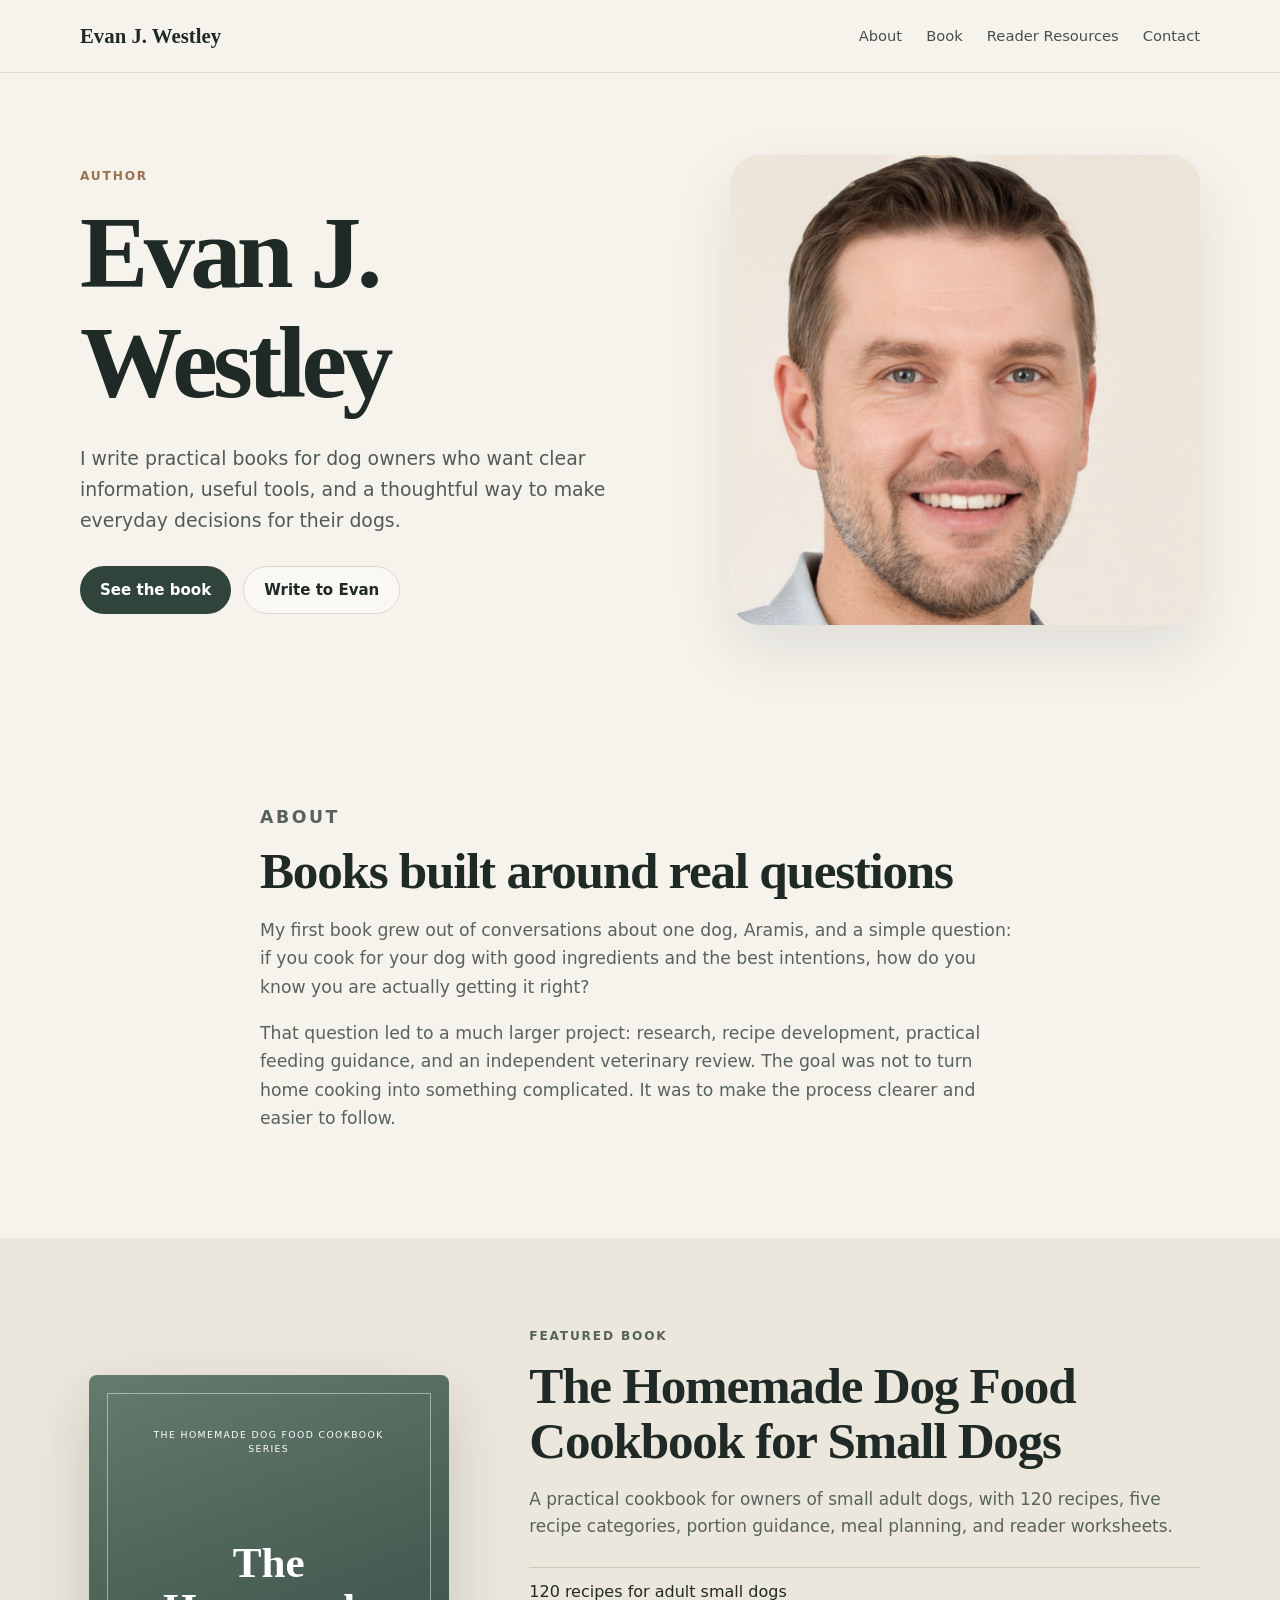
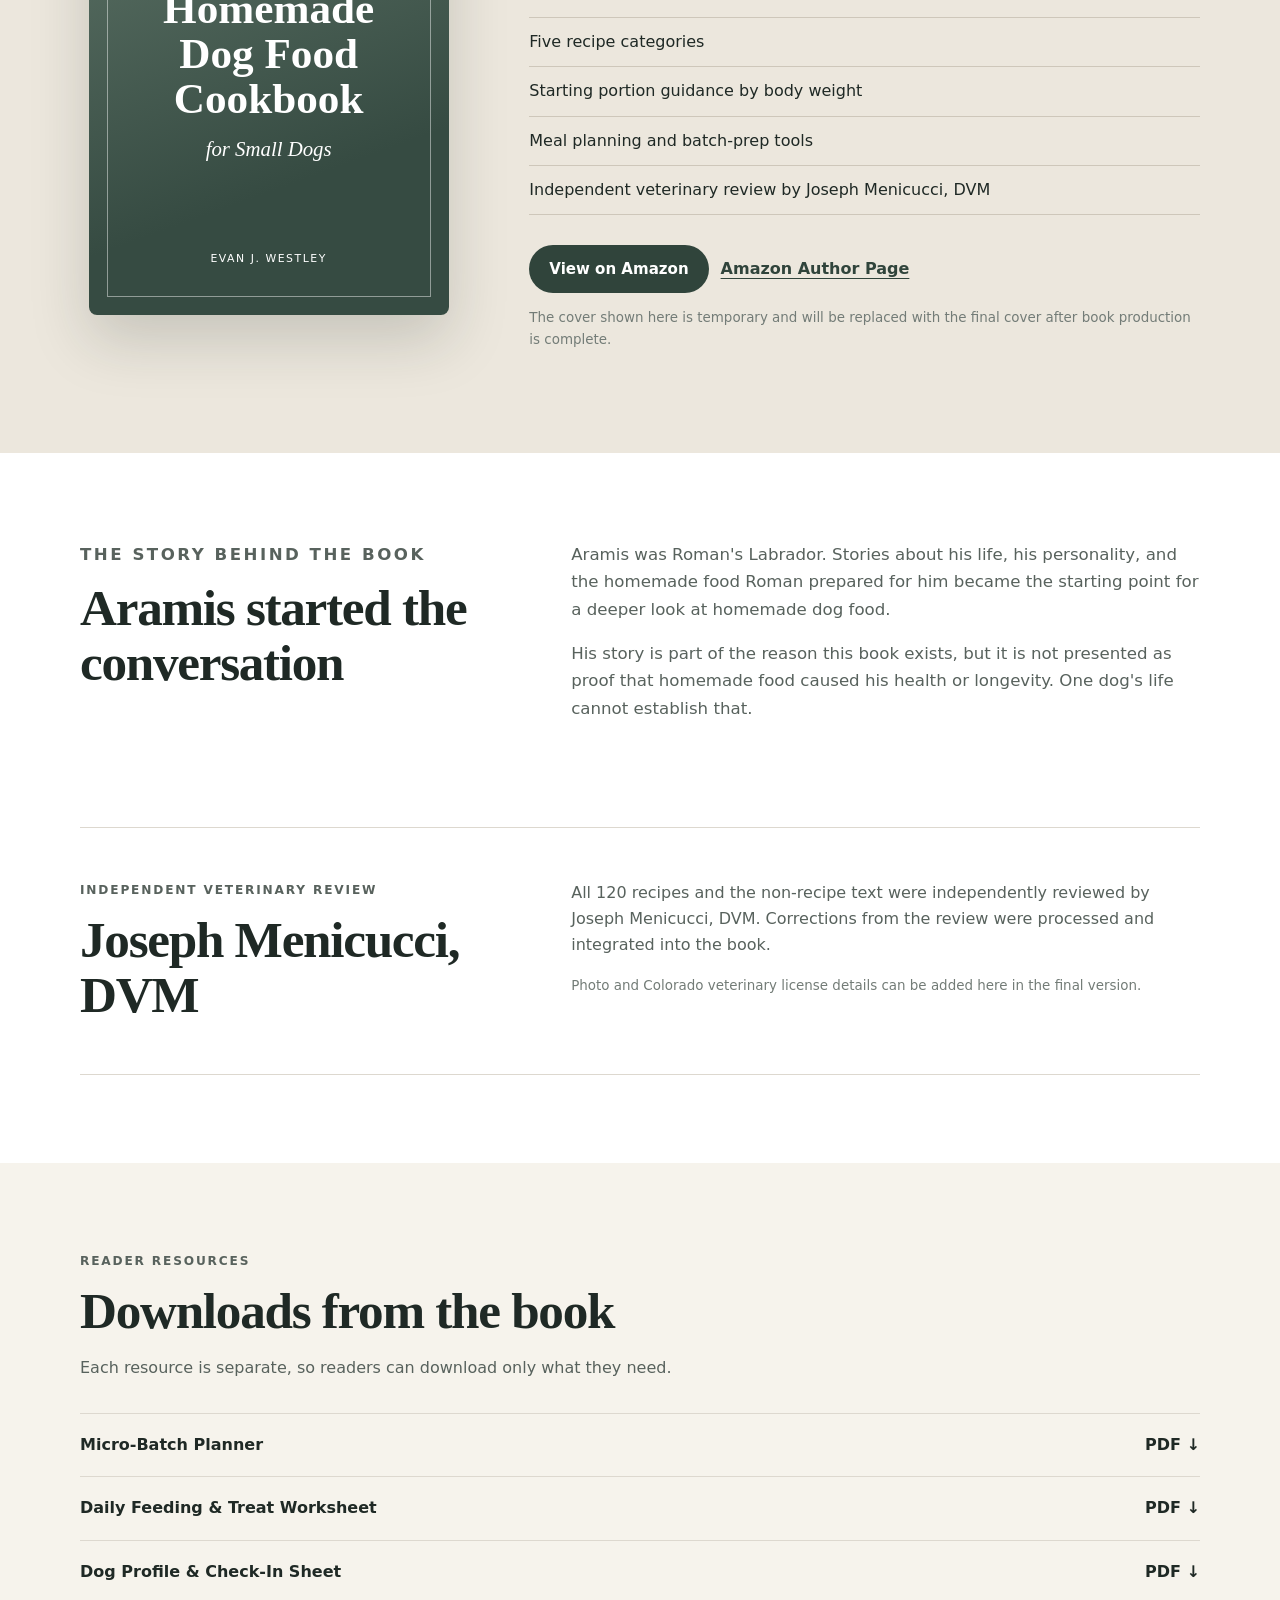
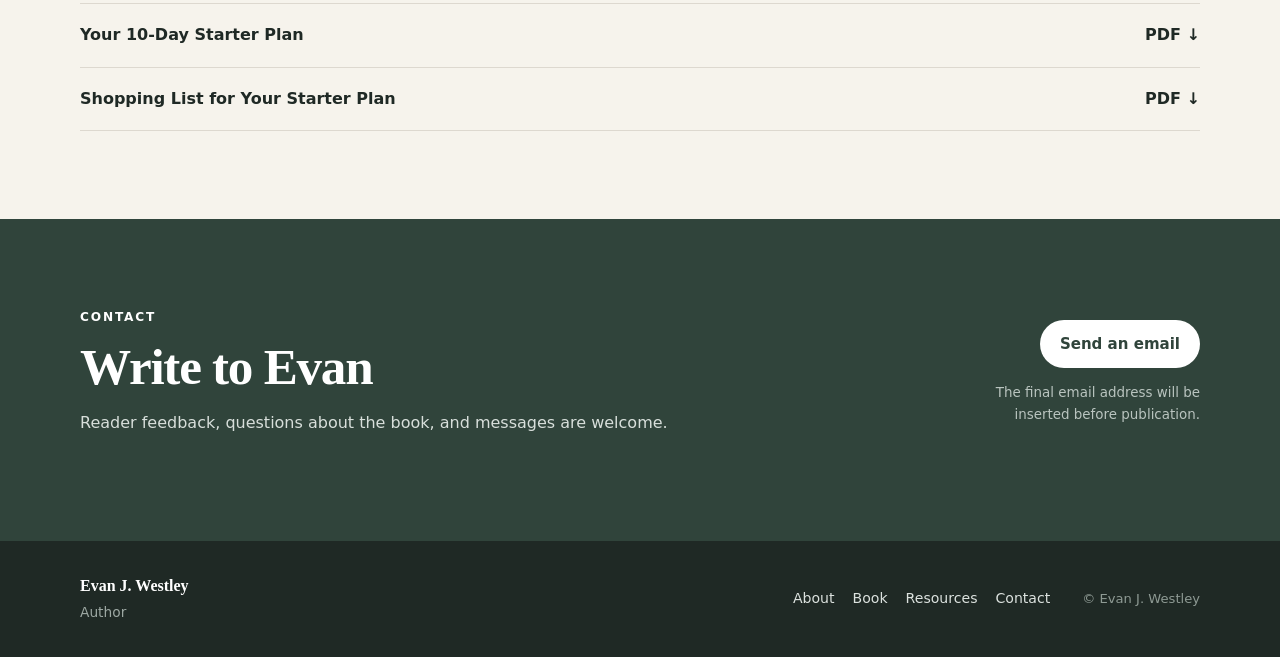
==== index.html @ 9913e811 "Add files via upload" ====
<!doctype html>
<html lang="en">
<head>
  <meta charset="utf-8">
  <meta name="viewport" content="width=device-width, initial-scale=1">
  <title>Evan J. Westley | Author</title>
  <meta name="description" content="Official website of author Evan J. Westley, author of The Homemade Dog Food Cookbook for Small Dogs.">
  <meta name="theme-color" content="#f6f3ec">
  <meta property="og:title" content="Evan J. Westley | Author">
  <meta property="og:description" content="Books, reader resources, and updates from Evan J. Westley.">
  <meta property="og:type" content="website">
  <link rel="stylesheet" href="assets/css/style.css">
</head>
<body>
  <a class="skip-link" href="#main">Skip to content</a>

  <header class="site-header">
    <div class="wrap nav">
      <a class="wordmark" href="#top">Evan J. Westley</a>
      <button class="menu-button" type="button" aria-expanded="false" aria-controls="nav-links">Menu</button>
      <nav id="nav-links" class="nav-links" aria-label="Main navigation">
        <a href="#about">About</a>
        <a href="#book">Book</a>
        <a href="#resources">Reader Resources</a>
        <a href="#contact">Contact</a>
      </nav>
    </div>
  </header>

  <main id="main">
    <section class="hero" id="top">
      <div class="wrap hero-grid">
        <div class="hero-copy">
          <p class="kicker">AUTHOR</p>
          <h1>Evan J. Westley</h1>
          <p class="intro">
            I write practical books for dog owners who want clear information,
            useful tools, and a thoughtful way to make everyday decisions for their dogs.
          </p>
          <div class="hero-actions">
            <a class="button primary" href="#book">See the book</a>
            <a class="button quiet" href="#contact">Write to Evan</a>
          </div>
        </div>

        <figure class="author-photo">
          <img src="assets/images/evan-j-westley.jpg" alt="Portrait of author Evan J. Westley">
        </figure>
      </div>
    </section>

    <section class="section" id="about">
      <div class="wrap narrow">
        <p class="kicker">ABOUT</p>
        <h2>Books built around real questions</h2>
        <p>
          My first book grew out of conversations about one dog, Aramis, and a simple question:
          if you cook for your dog with good ingredients and the best intentions,
          how do you know you are actually getting it right?
        </p>
        <p>
          That question led to a much larger project: research, recipe development,
          practical feeding guidance, and an independent veterinary review.
          The goal was not to turn home cooking into something complicated.
          It was to make the process clearer and easier to follow.
        </p>
      </div>
    </section>

    <section class="section book-section" id="book">
      <div class="wrap book-grid">
        <div class="temporary-cover" aria-label="Temporary book cover placeholder">
          <div class="cover-inner">
            <span class="cover-series">THE HOMEMADE DOG FOOD COOKBOOK SERIES</span>
            <strong>The Homemade Dog Food Cookbook</strong>
            <em>for Small Dogs</em>
            <span class="cover-author">EVAN J. WESTLEY</span>
          </div>
        </div>

        <div class="book-copy">
          <p class="kicker">FEATURED BOOK</p>
          <h2>The Homemade Dog Food Cookbook for Small Dogs</h2>
          <p>
            A practical cookbook for owners of small adult dogs, with 120 recipes,
            five recipe categories, portion guidance, meal planning, and reader worksheets.
          </p>

          <ul class="book-points">
            <li>120 recipes for adult small dogs</li>
            <li>Five recipe categories</li>
            <li>Starting portion guidance by body weight</li>
            <li>Meal planning and batch-prep tools</li>
            <li>Independent veterinary review by Joseph Menicucci, DVM</li>
          </ul>

          <div class="book-actions">
            <a class="button primary" href="#" data-placeholder="amazon-book">View on Amazon</a>
            <a class="text-link" href="#" data-placeholder="amazon-author">Amazon Author Page</a>
          </div>

          <p class="small-note">
            The cover shown here is temporary and will be replaced with the final cover after book production is complete.
          </p>
        </div>
      </div>
    </section>

    <section class="section story-section">
      <div class="wrap split-copy">
        <div>
          <p class="kicker">THE STORY BEHIND THE BOOK</p>
          <h2>Aramis started the conversation</h2>
        </div>
        <div>
          <p>
            Aramis was Roman's Labrador. Stories about his life, his personality,
            and the homemade food Roman prepared for him became the starting point for a deeper look at homemade dog food.
          </p>
          <p>
            His story is part of the reason this book exists, but it is not presented as proof that homemade food caused his health or longevity.
            One dog's life cannot establish that.
          </p>
        </div>
      </div>
    </section>

    <section class="section review-strip">
      <div class="wrap review-box">
        <div>
          <p class="kicker">INDEPENDENT VETERINARY REVIEW</p>
          <h2>Joseph Menicucci, DVM</h2>
        </div>
        <div>
          <p>
            All 120 recipes and the non-recipe text were independently reviewed by Joseph Menicucci, DVM.
            Corrections from the review were processed and integrated into the book.
          </p>
          <p class="small-note">
            Photo and Colorado veterinary license details can be added here in the final version.
          </p>
        </div>
      </div>
    </section>

    <section class="section resources-section" id="resources">
      <div class="wrap">
        <div class="section-heading">
          <p class="kicker">READER RESOURCES</p>
          <h2>Downloads from the book</h2>
          <p>
            Each resource is separate, so readers can download only what they need.
          </p>
        </div>

        <div class="resource-list">
          <a class="resource-item" href="assets/downloads/book-1/micro-batch-planner.pdf"><span>Micro-Batch Planner</span><span>PDF ↓</span></a>
          <a class="resource-item" href="assets/downloads/book-1/daily-feeding-treat-worksheet.pdf"><span>Daily Feeding & Treat Worksheet</span><span>PDF ↓</span></a>
          <a class="resource-item" href="assets/downloads/book-1/dog-profile-check-in-sheet.pdf"><span>Dog Profile & Check-In Sheet</span><span>PDF ↓</span></a>
          <a class="resource-item" href="assets/downloads/book-1/10-day-starter-plan.pdf"><span>Your 10-Day Starter Plan</span><span>PDF ↓</span></a>
          <a class="resource-item" href="assets/downloads/book-1/shopping-list-starter-plan.pdf"><span>Shopping List for Your Starter Plan</span><span>PDF ↓</span></a>
        </div>
      </div>
    </section>

    <section class="section contact-section" id="contact">
      <div class="wrap contact-box">
        <div>
          <p class="kicker">CONTACT</p>
          <h2>Write to Evan</h2>
          <p>Reader feedback, questions about the book, and messages are welcome.</p>
        </div>
        <div class="contact-action">
          <a class="button light" href="#" data-placeholder="email">Send an email</a>
          <p class="small-note">The final email address will be inserted before publication.</p>
        </div>
      </div>
    </section>
  </main>

  <footer class="site-footer">
    <div class="wrap footer-row">
      <div>
        <strong>Evan J. Westley</strong>
        <span>Author</span>
      </div>
      <div class="footer-links">
        <a href="#about">About</a>
        <a href="#book">Book</a>
        <a href="#resources">Resources</a>
        <a href="#contact">Contact</a>
      </div>
      <div class="copyright">© Evan J. Westley</div>
    </div>
  </footer>

  <script src="assets/js/main.js"></script>
</body>
</html>
---- assets/css/style.css ----
:root {
  --paper:#f6f3ec; --white:#fff; --ink:#1f2925; --muted:#66706b;
  --line:#ddd8cf; --sage:#445c51; --sage-dark:#30443b; --accent:#9b7250;
  --max:1120px;
}
*{box-sizing:border-box} html{scroll-behavior:smooth}
body{margin:0;background:var(--paper);color:var(--ink);font-family:Inter,system-ui,-apple-system,BlinkMacSystemFont,"Segoe UI",sans-serif;line-height:1.65}
img{display:block;max-width:100%} a{color:inherit}.wrap{width:min(calc(100% - 36px),var(--max));margin-inline:auto}.narrow{max-width:760px}
.skip-link{position:absolute;left:-9999px}.skip-link:focus{left:12px;top:12px;z-index:99;background:white;padding:8px 12px}
.site-header{position:sticky;top:0;z-index:20;background:rgba(246,243,236,.94);backdrop-filter:blur(12px);border-bottom:1px solid rgba(221,216,207,.85)}
.nav{min-height:72px;display:flex;align-items:center;justify-content:space-between;gap:24px}
.wordmark{font-family:Georgia,"Times New Roman",serif;font-size:1.3rem;font-weight:700;text-decoration:none}
.nav-links{display:flex;gap:24px;align-items:center}.nav-links a{text-decoration:none;color:#47514c;font-size:.92rem}.nav-links a:hover{color:var(--accent)}
.menu-button{display:none;border:1px solid var(--line);background:transparent;border-radius:999px;padding:8px 12px}
.hero{padding:82px 0 90px}.hero-grid{display:grid;grid-template-columns:1.1fr .9fr;align-items:center;gap:76px}
.kicker{margin:0 0 12px;color:var(--accent);font-size:.76rem;font-weight:800;letter-spacing:.15em;text-transform:uppercase}
h1,h2{font-family:Georgia,"Times New Roman",serif;line-height:1.08;margin:0}
h1{font-size:clamp(3.4rem,8vw,6.8rem);letter-spacing:-.045em;max-width:720px}
h2{font-size:clamp(2rem,4vw,3.35rem);letter-spacing:-.025em}
.intro{margin:24px 0 30px;font-size:1.18rem;color:#505b55;max-width:670px}
.hero-actions,.book-actions{display:flex;flex-wrap:wrap;gap:12px;align-items:center}
.button{display:inline-flex;min-height:48px;padding:0 20px;align-items:center;justify-content:center;border-radius:999px;text-decoration:none;font-weight:750;font-size:.94rem}
.primary{background:var(--sage-dark);color:white}.quiet{border:1px solid var(--line);background:rgba(255,255,255,.4)}.light{background:white;color:var(--sage-dark)}
.text-link{font-weight:700;color:var(--sage-dark);text-underline-offset:4px}
.author-photo{margin:0;border-radius:30px;overflow:hidden;background:#eee9df;box-shadow:0 26px 60px rgba(34,44,39,.10)}
.author-photo img{width:100%;aspect-ratio:1/1;object-fit:cover}
.section{padding:88px 0}.section p{color:#58625d}.section .narrow p{font-size:1.08rem}
.book-section{background:#ece7dd}.book-grid{display:grid;grid-template-columns:.72fr 1.28fr;gap:72px;align-items:center}
.temporary-cover{width:min(100%,360px);aspect-ratio:2/3;margin-inline:auto;padding:18px;background:linear-gradient(160deg,#657b6e,#364b42 72%);border-radius:8px;box-shadow:0 25px 60px rgba(26,37,32,.18)}
.cover-inner{height:100%;border:1px solid rgba(255,255,255,.45);padding:34px 26px 28px;color:white;display:flex;flex-direction:column;text-align:center}
.cover-series{font-size:.58rem;letter-spacing:.15em;line-height:1.5;margin-bottom:auto}
.cover-inner strong{font-family:Georgia,"Times New Roman",serif;font-size:clamp(1.8rem,4vw,2.7rem);line-height:1.05}
.cover-inner em{font-family:Georgia,"Times New Roman",serif;font-size:1.3rem;margin-top:10px;font-style:italic}
.cover-author{margin-top:auto;font-size:.68rem;letter-spacing:.14em}
.book-copy>p:not(.kicker){font-size:1.06rem}.book-points{padding:0;margin:26px 0 30px;list-style:none;border-top:1px solid #cec7ba}
.book-points li{padding:11px 0;border-bottom:1px solid #cec7ba}.small-note{font-size:.84rem!important;color:#737c77!important}
.story-section{background:var(--white)}.split-copy{display:grid;grid-template-columns:.8fr 1.2fr;gap:72px}.split-copy p{margin-top:0;font-size:1.04rem}
.review-strip{padding-top:0;background:var(--white)}.review-box{border-top:1px solid var(--line);border-bottom:1px solid var(--line);padding:52px 0;display:grid;grid-template-columns:.8fr 1.2fr;gap:72px;align-items:start}
.review-box p{margin-top:0}.resources-section{background:var(--paper)}.section-heading{max-width:700px;margin-bottom:32px}.resource-list{border-top:1px solid var(--line)}
.resource-item{display:flex;justify-content:space-between;gap:24px;padding:18px 0;border-bottom:1px solid var(--line);text-decoration:none;font-weight:650}.resource-item:hover{color:var(--accent)}
.contact-section{background:var(--sage-dark);color:white}.contact-section h2,.contact-section .kicker{color:white}.contact-section p{color:#d8dfdb}
.contact-box{display:grid;grid-template-columns:1fr auto;gap:40px;align-items:center}.contact-action{min-width:220px;text-align:right}.contact-action .small-note{color:#b9c4bf!important;max-width:260px}
.site-footer{background:#1f2925;color:#dce2df;padding:32px 0}.footer-row{display:grid;grid-template-columns:1fr auto auto;gap:32px;align-items:center}
.footer-row strong{display:block;font-family:Georgia,"Times New Roman",serif;color:white}.footer-row span{color:#9da8a3;font-size:.86rem}
.footer-links{display:flex;gap:18px}.footer-links a{text-decoration:none;font-size:.88rem}.copyright{color:#8e9a94;font-size:.82rem}
@media(max-width:850px){
  .menu-button{display:inline-block}.nav-links{display:none;position:absolute;top:64px;left:18px;right:18px;padding:16px;flex-direction:column;align-items:flex-start;background:var(--paper);border:1px solid var(--line);border-radius:14px;box-shadow:0 20px 40px rgba(31,41,37,.10)}.nav-links.open{display:flex}
  .hero-grid,.book-grid,.split-copy,.review-box,.contact-box{grid-template-columns:1fr}.hero-grid{gap:42px}.author-photo{max-width:560px}.book-grid,.split-copy,.review-box{gap:38px}.contact-action{text-align:left}.footer-row{grid-template-columns:1fr}.footer-links{flex-wrap:wrap}
}
@media(max-width:560px){.wrap{width:min(calc(100% - 28px),var(--max))}.hero{padding:52px 0 64px}.section{padding:66px 0}h1{font-size:clamp(3rem,17vw,4.7rem)}h2{font-size:clamp(2rem,10vw,2.8rem)}.temporary-cover{width:min(84%,320px)}}
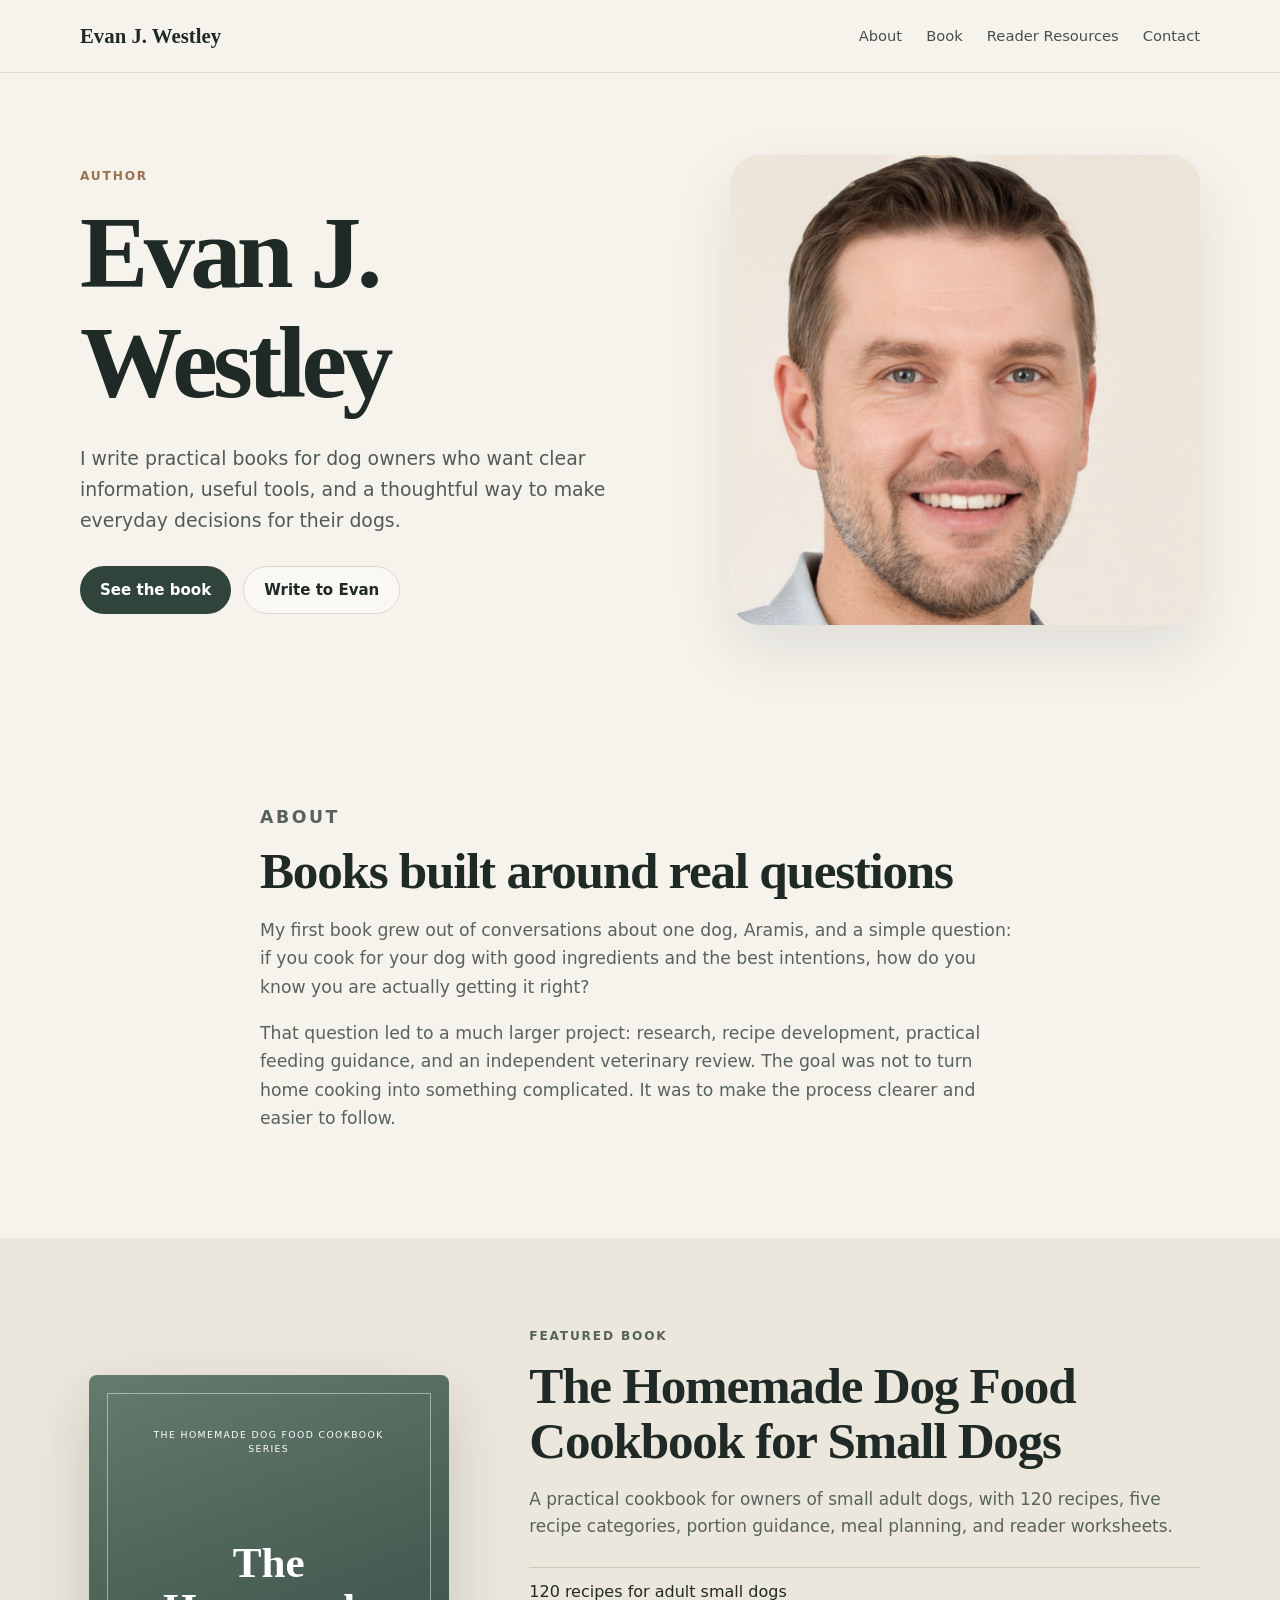
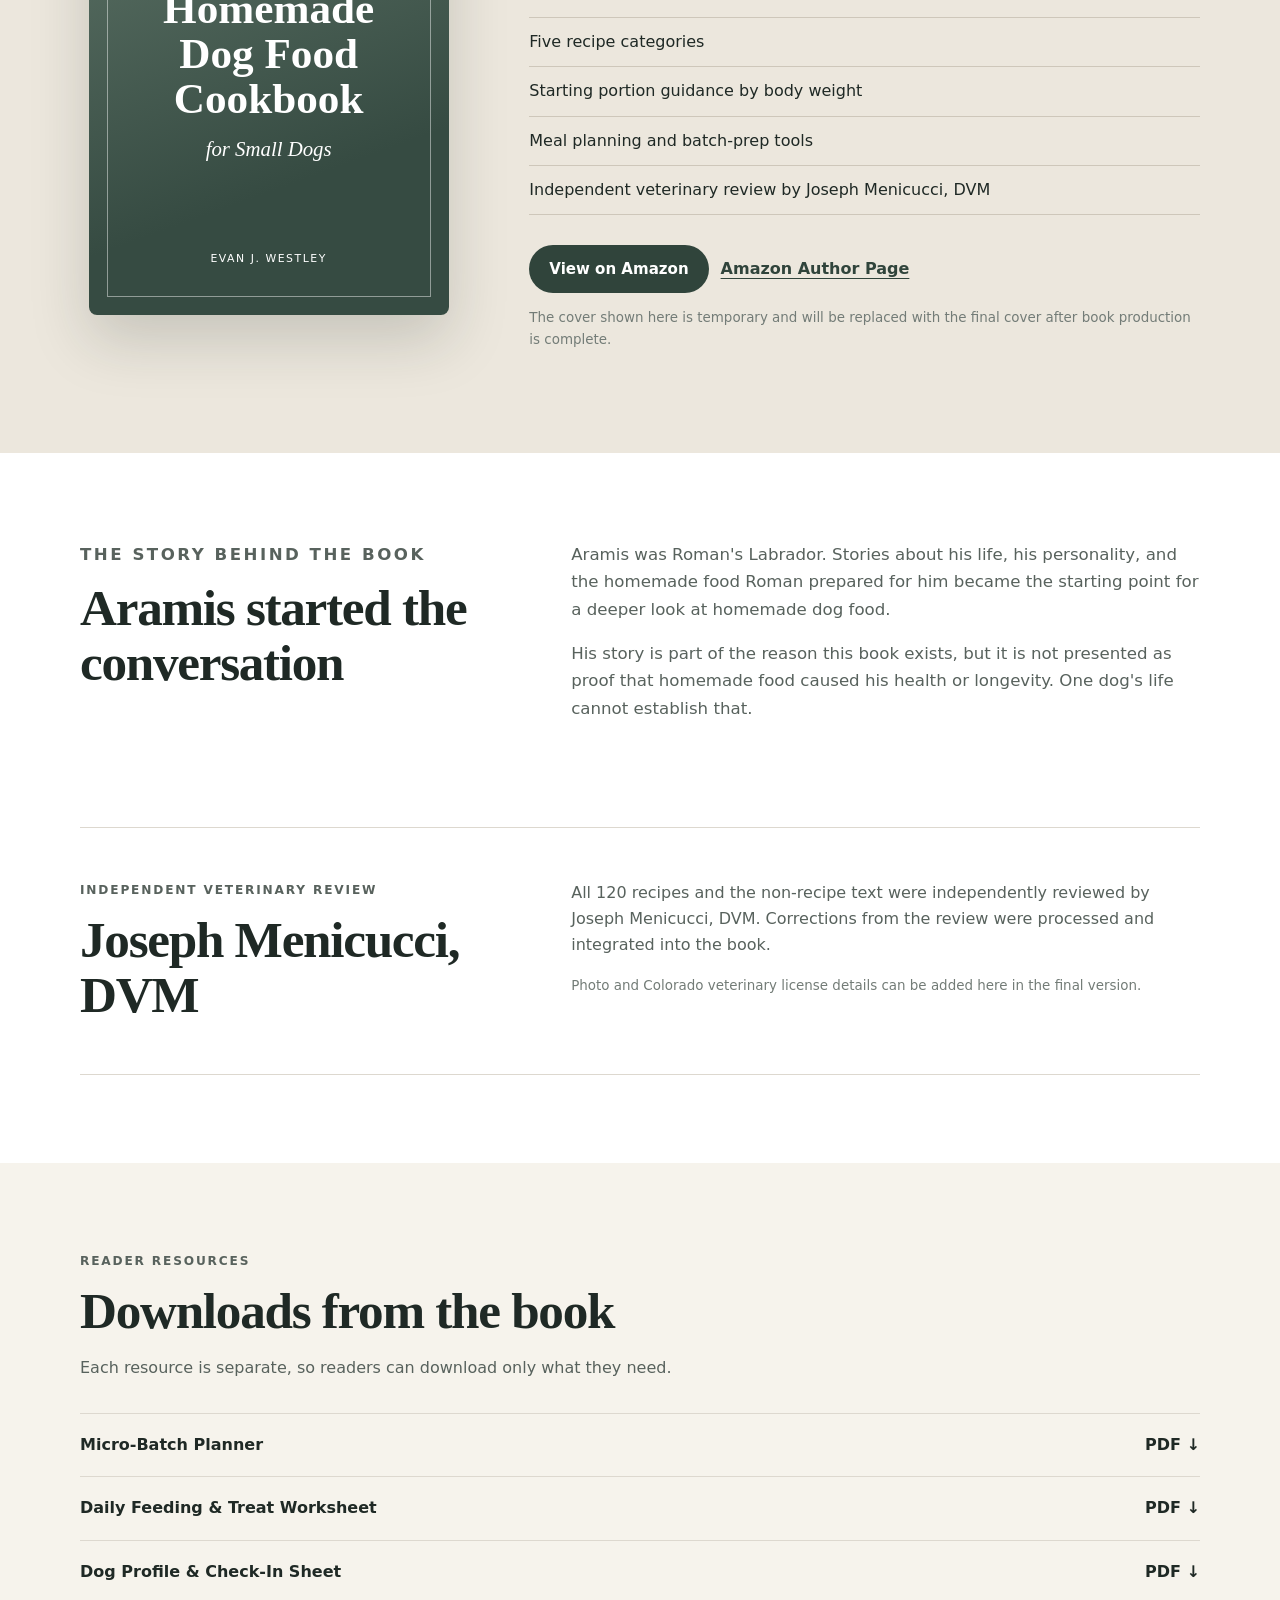
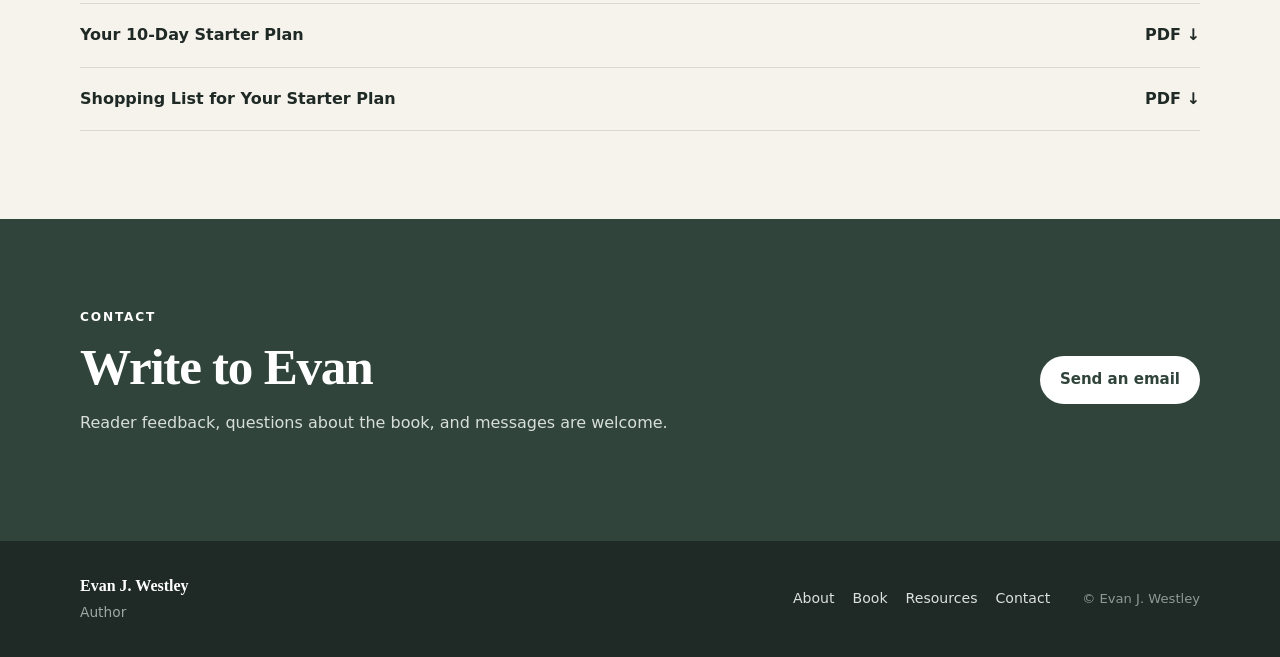
==== commit 9df383ce: "Add files via upload" ====
--- a/index.html
+++ b/index.html
@@ -171,8 +171,7 @@
           <p>Reader feedback, questions about the book, and messages are welcome.</p>
         </div>
         <div class="contact-action">
-          <a class="button light" href="#" data-placeholder="email">Send an email</a>
-          <p class="small-note">The final email address will be inserted before publication.</p>
+          <a class="button light" href="mailto:hello@evanjwestley.com">Send an email</a>
         </div>
       </div>
     </section>
